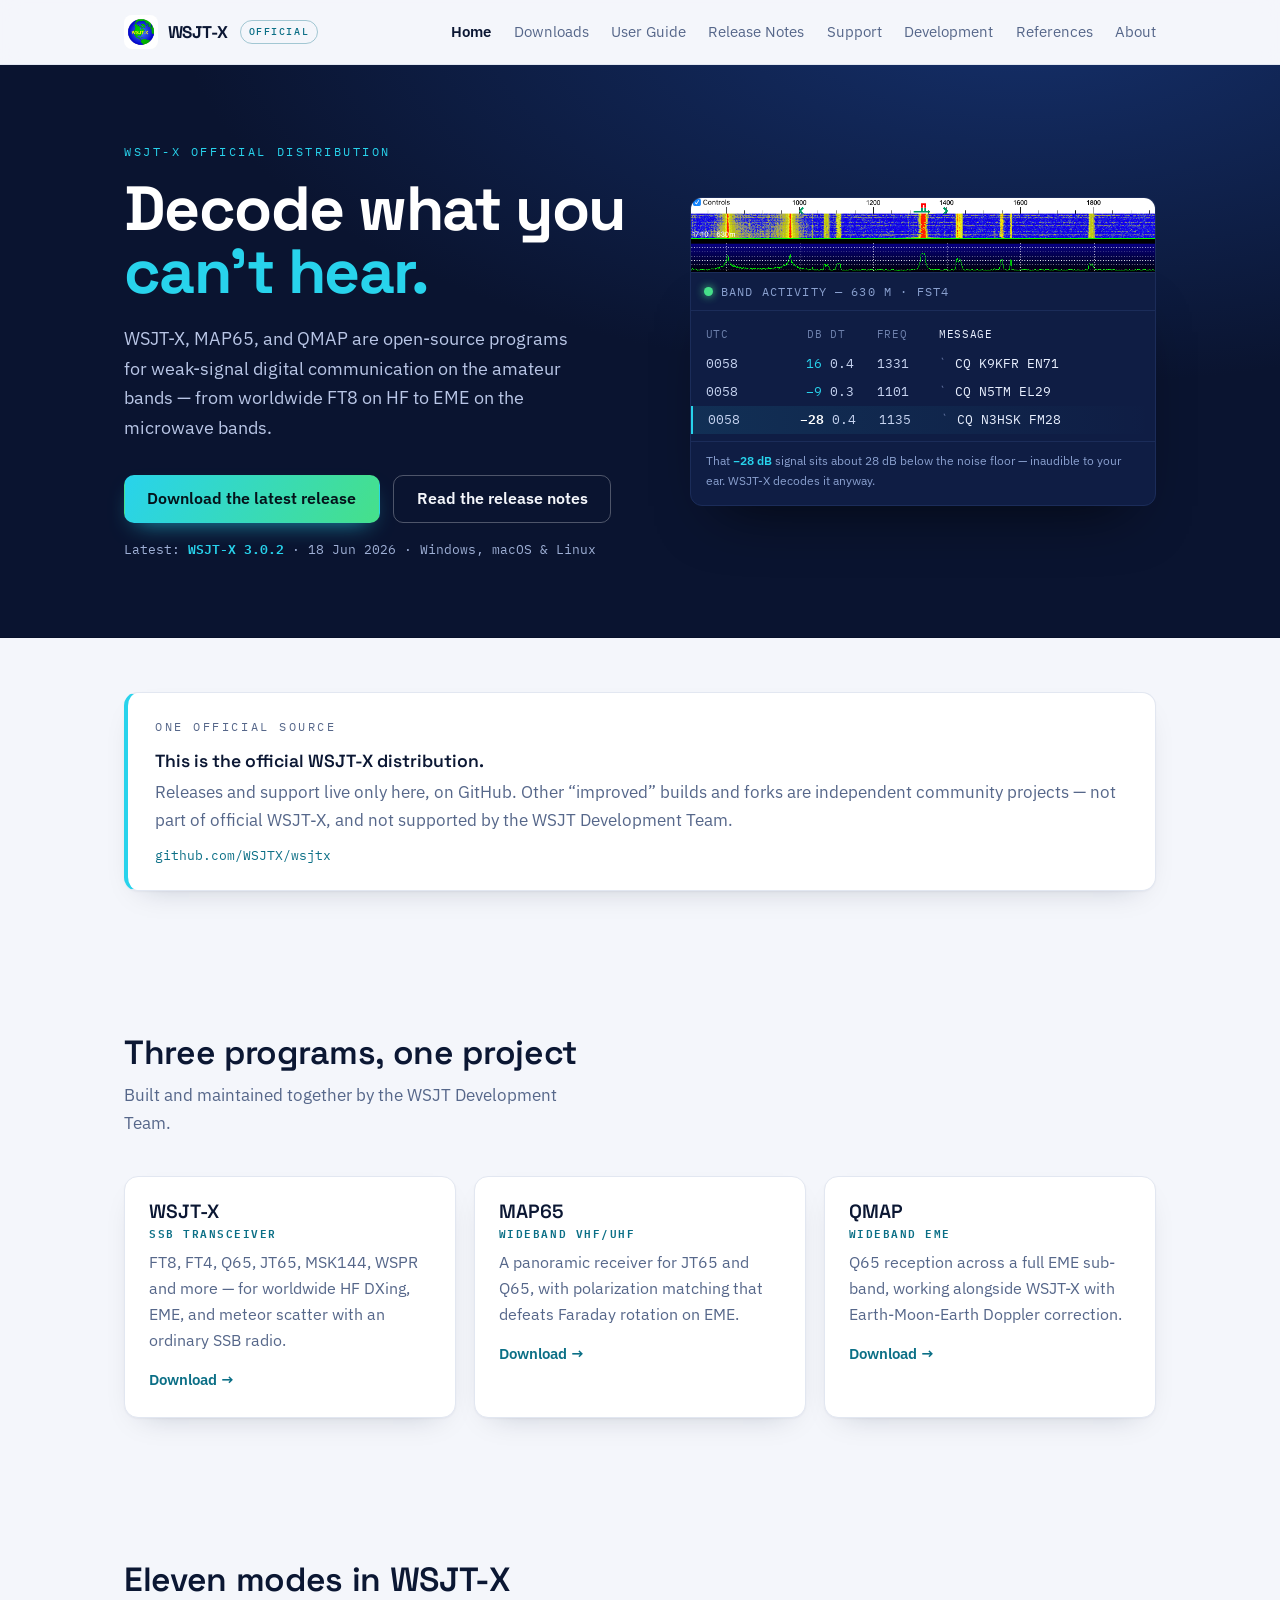
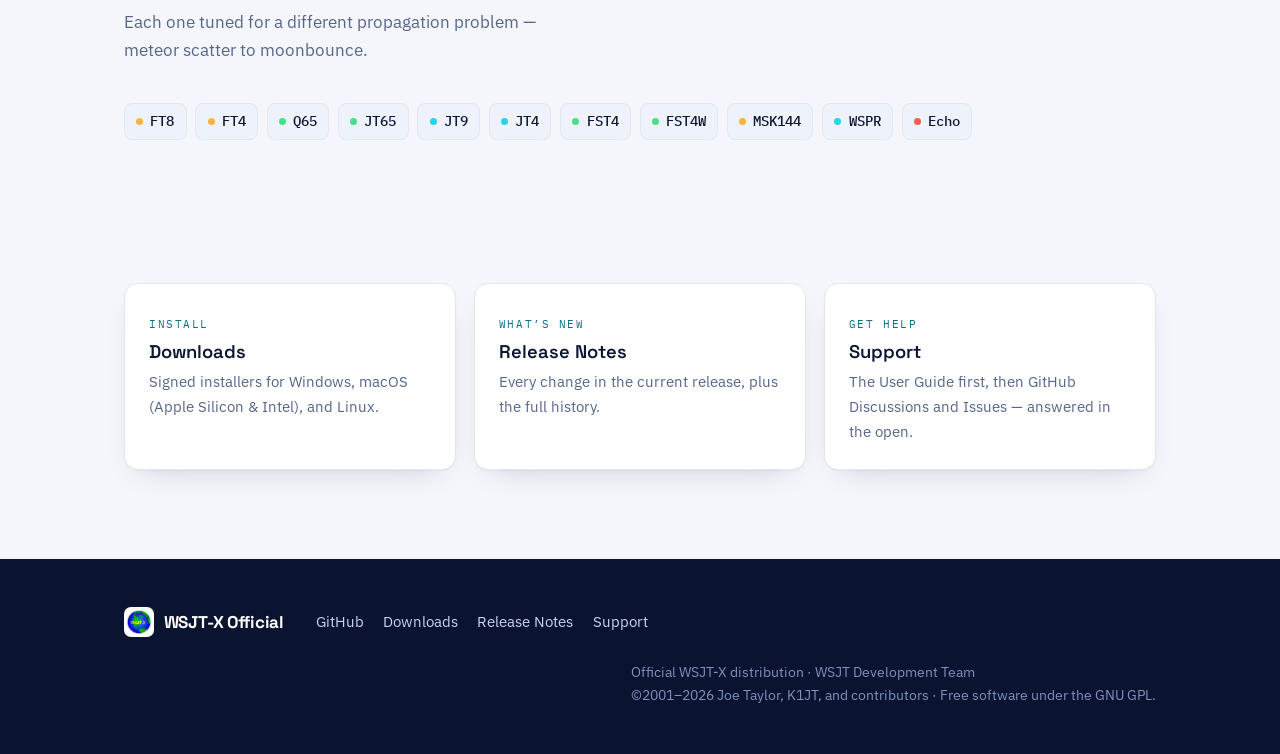
==== review/index.html @ 1444d121 "Add proposed website redesign under /review for team preview Staged copy of the modernized official " ====
<!DOCTYPE html>
<html lang="en">
<head>
  <meta charset="UTF-8">
  <meta name="viewport" content="width=device-width, initial-scale=1">
  <title>WSJT-X — Official Home</title>
  <meta name="description" content="The official home of WSJT-X, MAP65, and QMAP — open-source weak-signal digital communication software from the WSJT Development Team.">
  <link rel="preconnect" href="https://fonts.googleapis.com">
  <link rel="preconnect" href="https://fonts.gstatic.com" crossorigin>
  <link href="https://fonts.googleapis.com/css2?family=IBM+Plex+Mono:wght@400;500&family=IBM+Plex+Sans:wght@400;500;600&family=Space+Grotesk:wght@500;600;700&display=swap" rel="stylesheet">
  <link href="site.css" rel="stylesheet">
  <style>
    .skip{position:absolute;left:-999px;top:0;background:#fff;color:#0b1733;padding:.6rem 1rem;border-radius:8px;z-index:100}
    .skip:focus{left:12px;top:12px}
  </style>
</head>
<body>
  <a href="#main" class="skip">Skip to content</a>

  <!-- ================================ header ================================ -->
  <header class="site-header">
    <div class="container">
      <a href="index.html" class="brand">
        <img src="image002.png" alt="">
        WSJT-X <span class="tag">Official</span>
      </a>
      <nav class="nav" aria-label="Primary">
        <a href="index.html" aria-current="page">Home</a>
        <a href="downloads.html">Downloads</a>
        <a href="guide.html">User Guide</a>
        <a href="release_notes.html">Release Notes</a>
        <a href="support.html">Support</a>
        <a href="devel.html">Development</a>
        <a href="refs.html">References</a>
        <a href="about.html">About</a>
      </nav>
    </div>
  </header>

  <main id="main">
    <!-- ================================= hero ================================= -->
    <section class="hero">
      <div class="container">
        <div class="hero-grid">
          <div>
            <p class="eyebrow eyebrow--ondark">WSJT-X Official distribution</p>
            <h1>Decode what you <em>can&rsquo;t hear.</em></h1>
            <p class="lede">WSJT-X, MAP65, and QMAP are open-source programs for weak-signal
              digital communication on the amateur bands — from worldwide FT8 on HF to
              EME on the microwave bands.</p>
            <div class="cta-row">
              <a class="btn btn-primary" href="https://github.com/WSJTX/wsjtx/releases/latest">Download the latest release</a>
              <a class="btn btn-ghost" href="release_notes.html">Read the release notes</a>
            </div>
            <!-- STUB: bump version + date each release -->
            <p class="release-meta">Latest: <b class="ver">WSJT-X 3.0.2</b> &middot; 18 Jun 2026 &middot; Windows, macOS &amp; Linux</p>
          </div>

          <!-- signature: a real WSJT-X "Wide Graph" waterfall (FST4, 630 m; high-
               contrast Default palette) feeding a Band Activity list whose rows are
               the actual decodes from the same session. Weakest is -28 dB. -->
          <div aria-hidden="true">
            <img class="widegraph-img" src="waterfall.png" width="1722" height="276"
                 alt="WSJT-X Wide Graph waterfall (FST4, 630 m) showing signals across the band">
            <div class="bandwin">
              <div class="bandwin__bar"><span class="dot"></span> Band Activity &mdash; 630 m &middot; FST4</div>
              <ul class="bandwin__rows">
                <li class="decode decode--head"><span class="t">UTC</span><span class="db">dB</span><span class="dt">DT</span><span class="fq">Freq</span><span class="msg">Message</span></li>
                <li class="decode"><span class="t">0058</span><span class="db">16</span><span class="dt">0.4</span><span class="fq">1331</span><span class="msg"><span class="sync">`</span> CQ K9KFR EN71</span></li>
                <li class="decode"><span class="t">0058</span><span class="db">&minus;9</span><span class="dt">0.3</span><span class="fq">1101</span><span class="msg"><span class="sync">`</span> CQ N5TM EL29</span></li>
                <li class="decode decode--weak"><span class="t">0058</span><span class="db">&minus;28</span><span class="dt">0.4</span><span class="fq">1135</span><span class="msg"><span class="sync">`</span> CQ N3HSK FM28</span></li>
              </ul>
              <p class="bandwin__note">That <b>&minus;28&nbsp;dB</b> signal sits about 28&nbsp;dB below the
                noise floor &mdash; inaudible to your ear. WSJT-X decodes it anyway.</p>
            </div>
          </div>
        </div>
      </div>
    </section>

    <!-- ============================ official strip ============================ -->
    <section class="section--tight">
      <div class="container">
        <div class="official">
          <p class="eyebrow">One official source</p>
          <h2>This is the official WSJT-X distribution.</h2>
          <p>Releases and support live only here, on GitHub. Other &ldquo;improved&rdquo; builds and
            forks are independent community projects — not part of official WSJT-X, and not
            supported by the WSJT Development Team.</p>
          <p class="verified">github.com/WSJTX/wsjtx</p>
        </div>
      </div>
    </section>

    <!-- ============================== programs =============================== -->
    <section class="section">
      <div class="container">
        <div class="section-head">
          <h2>Three programs, one project</h2>
          <p>Built and maintained together by the WSJT Development Team.</p>
        </div>
        <div class="grid grid-3">
          <article class="card">
            <h3>WSJT-X <span class="role">SSB transceiver</span></h3>
            <p>FT8, FT4, Q65, JT65, MSK144, WSPR and more — for worldwide HF DXing, EME,
              and meteor scatter with an ordinary SSB radio.</p>
            <a class="more" href="downloads.html">Download &rarr;</a>
          </article>
          <article class="card">
            <h3>MAP65 <span class="role">Wideband VHF/UHF</span></h3>
            <p>A panoramic receiver for JT65 and Q65, with polarization matching that
              defeats Faraday rotation on EME.</p>
            <a class="more" href="downloads.html">Download &rarr;</a>
          </article>
          <article class="card">
            <h3>QMAP <span class="role">Wideband EME</span></h3>
            <p>Q65 reception across a full EME sub-band, working alongside WSJT-X with
              Earth-Moon-Earth Doppler correction.</p>
            <a class="more" href="downloads.html">Download &rarr;</a>
          </article>
        </div>
      </div>
    </section>

    <!-- =============================== modes ================================= -->
    <section class="section--tight">
      <div class="container">
        <div class="section-head">
          <h2>Eleven modes in WSJT-X</h2>
          <p>Each one tuned for a different propagation problem — meteor scatter to moonbounce.</p>
        </div>
        <div class="modes">
          <span class="chip" style="--sig:#f6b53f">FT8</span>
          <span class="chip" style="--sig:#f6b53f">FT4</span>
          <span class="chip" style="--sig:#46e08a">Q65</span>
          <span class="chip" style="--sig:#46e08a">JT65</span>
          <span class="chip" style="--sig:#28d3ec">JT9</span>
          <span class="chip" style="--sig:#28d3ec">JT4</span>
          <span class="chip" style="--sig:#46e08a">FST4</span>
          <span class="chip" style="--sig:#46e08a">FST4W</span>
          <span class="chip" style="--sig:#f6b53f">MSK144</span>
          <span class="chip" style="--sig:#28d3ec">WSPR</span>
          <span class="chip" style="--sig:#f0604d">Echo</span>
        </div>
      </div>
    </section>

    <!-- ============================= get started ============================= -->
    <section class="section">
      <div class="container">
        <div class="grid grid-3">
          <a class="card linkcard" href="downloads.html">
            <span class="k">Install</span>
            <h3>Downloads</h3>
            <p>Signed installers for Windows, macOS (Apple Silicon &amp; Intel), and Linux.</p>
          </a>
          <a class="card linkcard" href="release_notes.html">
            <span class="k">What&rsquo;s new</span>
            <h3>Release Notes</h3>
            <p>Every change in the current release, plus the full history.</p>
          </a>
          <a class="card linkcard" href="support.html">
            <span class="k">Get help</span>
            <h3>Support</h3>
            <p>The User Guide first, then GitHub Discussions and Issues — answered in the open.</p>
          </a>
        </div>
      </div>
    </section>
  </main>

  <!-- =============================== footer ================================= -->
  <footer class="site-footer">
    <div class="container">
      <a href="index.html" class="brand"><img src="image002.png" alt="" style="width:30px;height:30px;border-radius:7px"> WSJT-X Official</a>
      <nav class="flinks" aria-label="Footer">
        <a href="https://github.com/WSJTX/wsjtx">GitHub</a>
        <a href="downloads.html">Downloads</a>
        <a href="release_notes.html">Release Notes</a>
        <a href="support.html">Support</a>
      </nav>
      <p class="legal spacer">Official WSJT-X distribution · WSJT Development Team<br>
        &copy;2001&ndash;2026 Joe Taylor, K1JT, and contributors · Free software under the GNU GPL.</p>
    </div>
  </footer>
</body>
</html>
---- review/site.css ----
/* =====================================================================
   Official WSJT-X website — modern stylesheet
   Design system grounded in the WSJT-X "Wide Graph" waterfall:
   spectral colormap (navy -> cyan -> green -> amber -> red), an
   instrument-panel hero, and IBM Plex Mono decode readouts.
   ===================================================================== */

:root {
  /* ---- waterfall colormap (the spectral accent set) ---- */
  --abyss:   #0a1430;   /* noise floor / darkest waterfall */
  --panel:   #0f1d44;   /* lifted instrument panel */
  --deep:    #15306b;   /* low signal */
  --cyan:    #28d3ec;   /* signal emerging — primary accent on dark */
  --green:   #46e08a;   /* solid decode */
  --amber:   #f6b53f;   /* strong signal */
  --red:     #f0604d;   /* peak — used sparingly */

  /* ---- light content surfaces ---- */
  --paper:   #f4f6fb;   /* cool near-white (deliberately not cream) */
  --card:    #ffffff;
  --ink:     #0b1733;   /* primary text on paper */
  --muted:   #56678a;   /* secondary text */
  --line:    #e2e7f1;   /* hairlines / card borders */
  --accent-ink: #0b6f86;/* accessible teal for links/accents on paper */

  /* ---- type ---- */
  --display: "Space Grotesk", system-ui, sans-serif;
  --body:    "IBM Plex Sans", system-ui, -apple-system, Segoe UI, Roboto, sans-serif;
  --mono:    "IBM Plex Mono", ui-monospace, "SF Mono", Menlo, monospace;

  /* ---- rhythm ---- */
  --maxw:    1080px;
  --section: clamp(3.5rem, 7vw, 6rem);
  --radius:  14px;
  --shadow:  0 1px 2px rgba(11, 23, 51, .04), 0 12px 30px -18px rgba(11, 23, 51, .25);
}

/* --------------------------- reset / base --------------------------- */
*, *::before, *::after { box-sizing: border-box; }
html { -webkit-text-size-adjust: 100%; scroll-behavior: smooth; }
body {
  margin: 0;
  font-family: var(--body);
  font-size: 1.0625rem;
  line-height: 1.65;
  color: var(--ink);
  background: var(--paper);
  -webkit-font-smoothing: antialiased;
  text-rendering: optimizeLegibility;
}
img { max-width: 100%; display: block; }
a { color: var(--accent-ink); text-decoration: none; }
a:hover { text-decoration: underline; }

:focus-visible {
  outline: 2px solid var(--cyan);
  outline-offset: 3px;
  border-radius: 3px;
}

h1, h2, h3 { font-family: var(--display); font-weight: 600; line-height: 1.1; margin: 0; }
p { margin: 0; }

/* ----------------------------- layout ------------------------------ */
.container { width: 100%; max-width: var(--maxw); margin: 0 auto; padding: 0 24px; }
.section { padding: var(--section) 0; }
.section--tight { padding: calc(var(--section) * .6) 0; }

.eyebrow {
  font-family: var(--mono);
  font-size: .72rem;
  letter-spacing: .22em;
  text-transform: uppercase;
  color: var(--muted);
  margin: 0 0 1rem;
}
.eyebrow--ondark { color: var(--cyan); }

.section-head { max-width: 46ch; margin-bottom: 2.4rem; }
.section-head h2 { font-size: clamp(1.5rem, 3.2vw, 2.1rem); letter-spacing: -.01em; }
.section-head p { color: var(--muted); margin-top: .6rem; }

/* ----------------------------- header ------------------------------ */
.site-header {
  position: sticky; top: 0; z-index: 50;
  background: rgba(244, 246, 251, .82);
  backdrop-filter: saturate(160%) blur(10px);
  border-bottom: 1px solid var(--line);
}
.site-header .container {
  display: flex; align-items: center; gap: 1.25rem;
  min-height: 64px;
}
.brand { display: flex; align-items: center; gap: .6rem; font-family: var(--display); font-weight: 700; color: var(--ink); letter-spacing: -.01em; }
.brand:hover { text-decoration: none; }
.brand img { width: 34px; height: 34px; border-radius: 8px; }
.brand .tag {
  font-family: var(--mono); font-weight: 500; font-size: .62rem; letter-spacing: .16em;
  text-transform: uppercase; color: var(--accent-ink);
  border: 1px solid color-mix(in srgb, var(--accent-ink) 35%, transparent);
  border-radius: 999px; padding: .15rem .5rem; margin-left: .15rem;
}
.nav { margin-left: auto; display: flex; gap: 1.4rem; flex-wrap: wrap; }
.nav a { font-size: .95rem; color: var(--muted); }
.nav a:hover, .nav a[aria-current="page"] { color: var(--ink); text-decoration: none; }
.nav a[aria-current="page"] { font-weight: 600; }

/* ----------------------------- buttons ----------------------------- */
.btn {
  display: inline-flex; align-items: center; justify-content: center; gap: .5rem;
  font-family: var(--body); font-weight: 600; font-size: .98rem; line-height: 1.2;
  min-height: 48px; padding: 0 1.4rem; border-radius: 10px; border: 1px solid transparent;
  cursor: pointer; transition: transform .12s ease, box-shadow .2s ease, background .2s ease;
}
.btn:hover { text-decoration: none; transform: translateY(-1px); }
.btn-primary { background: linear-gradient(120deg, var(--cyan), var(--green)); color: #04121a; box-shadow: 0 10px 24px -12px rgba(40, 211, 236, .8); }
.btn-ghost { background: transparent; color: var(--paper); border-color: rgba(255,255,255,.28); }
.btn-ghost:hover { border-color: var(--cyan); color: #fff; }
.btn-ink { background: var(--ink); color: #fff; }

/* ------------------------------ hero ------------------------------- */
.hero {
  position: relative; overflow: hidden;
  background: radial-gradient(120% 120% at 80% -10%, var(--deep) 0%, var(--abyss) 55%);
  color: #eaf0ff;
  border-bottom: 1px solid #07102a;
}
.hero .container { position: relative; z-index: 2; padding-top: clamp(3rem, 6vw, 5rem); padding-bottom: clamp(3rem, 6vw, 5rem); }
.hero-grid { display: grid; grid-template-columns: 1.05fr .95fr; gap: clamp(2rem, 4vw, 3.5rem); align-items: center; }
.hero h1 {
  font-size: clamp(2.5rem, 5.6vw, 3.9rem);
  font-weight: 700; letter-spacing: -.025em; line-height: 1.02;
  color: #fff;
}
.hero h1 em { font-style: normal; color: var(--cyan); }
.hero .lede { margin-top: 1.25rem; font-size: 1.125rem; color: #b9c6e6; max-width: 42ch; }
.hero .cta-row { margin-top: 2rem; display: flex; gap: .85rem; flex-wrap: wrap; }
.release-meta { margin-top: 1rem; font-family: var(--mono); font-size: .82rem; color: #9fb0d6; }
.release-meta b { color: #fff; font-weight: 600; }
.release-meta .ver { color: var(--cyan); }

/* ---- Wide Graph waterfall (generated PNG) + Band Activity panel ---- */
.widegraph-img {
  display: block; width: 100%; height: auto;
  border: 1px solid #1b2c59; border-bottom: none; border-radius: 12px 12px 0 0;
}
.bandwin {
  background: var(--panel); border: 1px solid #1b2c59; border-radius: 0 0 12px 12px;
  box-shadow: 0 30px 60px -30px rgba(0,0,0,.7);
  font-family: var(--mono);
}
.bandwin__bar {
  display: flex; align-items: center; gap: .5rem;
  padding: .55rem .8rem; border-bottom: 1px solid #1b2c59;
  font-size: .72rem; letter-spacing: .1em; text-transform: uppercase; color: #8aa0cf;
}
.bandwin__bar .dot { width: 9px; height: 9px; border-radius: 50%; background: var(--green); box-shadow: 0 0 8px var(--green); }
.bandwin__rows { margin: 0; padding: .45rem 0; list-style: none; }
.decode { display: grid; grid-template-columns: 4.2rem 2.6rem 2.4rem 3.4rem auto; gap: .5rem; align-items: baseline;
  padding: .2rem .9rem; font-size: .82rem; color: #c7d4f1; white-space: nowrap; }
.decode .db { text-align: right; color: var(--cyan); }
.decode .msg { color: #e9f0ff; overflow: hidden; text-overflow: ellipsis; }
.decode .sync { color: #5e6f9c; }
.decode--head { color: #6d80ac; font-size: .68rem; letter-spacing: .06em; text-transform: uppercase; padding-top: .5rem; padding-bottom: .35rem; }
.decode--head .db { color: #6d80ac; }
.decode--weak { background: linear-gradient(90deg, rgba(40,211,236,.10), transparent); border-left: 2px solid var(--cyan); }
.decode--weak .db { color: #fff; font-weight: 600; }
.bandwin__note { font-family: var(--body); font-size: .78rem; color: #8aa0cf; padding: .5rem .95rem .85rem; border-top: 1px solid #1b2c59; }
.bandwin__note b { color: var(--cyan); font-weight: 600; }

/* --------------------------- official strip ------------------------ */
.official {
  background: var(--card); border: 1px solid var(--line); border-left: 4px solid var(--cyan);
  border-radius: var(--radius); padding: 1.5rem 1.7rem; box-shadow: var(--shadow);
}
.official h2 { font-size: 1.1rem; margin-bottom: .4rem; }
.official p { color: var(--muted); }
.official .verified { font-family: var(--mono); font-size: .8rem; color: var(--accent-ink); margin-top: .7rem; }

/* ---------------------------- card grids --------------------------- */
.grid { display: grid; gap: 1.1rem; }
.grid-3 { grid-template-columns: repeat(3, 1fr); }
.card {
  background: var(--card); border: 1px solid var(--line); border-radius: var(--radius);
  padding: 1.5rem; box-shadow: var(--shadow); transition: transform .14s ease, box-shadow .2s ease;
}
.card:hover { transform: translateY(-3px); }
.card h3 { font-size: 1.2rem; }
.card h3 .role { display: block; font-family: var(--mono); font-size: .68rem; letter-spacing: .14em; text-transform: uppercase; color: var(--accent-ink); margin-top: .35rem; }
.card p { color: var(--muted); margin-top: .7rem; font-size: .98rem; }
.card .more { display: inline-block; margin-top: .9rem; font-weight: 600; font-size: .92rem; }

/* link cards (get started) */
.linkcard { display: block; }
.linkcard:hover { text-decoration: none; }
.linkcard .k { font-family: var(--mono); font-size: .7rem; letter-spacing: .14em; text-transform: uppercase; color: var(--accent-ink); }
.linkcard h3 { margin-top: .35rem; font-size: 1.15rem; color: var(--ink); }
.linkcard p { color: var(--muted); margin-top: .45rem; font-size: .95rem; }

/* ----------------------------- modes ------------------------------- */
.modes { display: flex; flex-wrap: wrap; gap: .55rem; }
.chip {
  font-family: var(--mono); font-size: .85rem; font-weight: 500;
  padding: .4rem .7rem; border-radius: 8px;
  background: #eef2fa; border: 1px solid var(--line); color: var(--ink);
  display: inline-flex; align-items: center; gap: .45rem;
}
.chip::before { content: ""; width: 7px; height: 7px; border-radius: 50%; background: var(--sig, var(--cyan)); }

/* ----------------------------- footer ------------------------------ */
.site-footer { background: var(--abyss); color: #aebbdc; }
.site-footer .container { padding-top: 3rem; padding-bottom: 3rem; display: flex; flex-wrap: wrap; gap: 1.5rem 2rem; align-items: center; }
.site-footer .brand { color: #fff; }
.site-footer a { color: var(--cyan); }
.site-footer .legal { font-size: .85rem; color: #7f90bb; }
.site-footer .spacer { margin-left: auto; }
.site-footer .flinks { display: flex; gap: 1.2rem; flex-wrap: wrap; font-size: .92rem; }
.site-footer .flinks a { color: #c7d4f1; }

/* --------------------------- content pages ------------------------- */
/* Lightweight page header for the non-home pages (reserve the waterfall
   hero for index.html — spend the boldness once). */
.page-head { background: linear-gradient(180deg, #0a1430, #11214c); color: #fff; }
.page-head .container { padding-top: clamp(2.4rem, 5vw, 3.6rem); padding-bottom: clamp(2.4rem, 5vw, 3.6rem); }
.page-head h1 { font-size: clamp(2rem, 4.5vw, 2.9rem); letter-spacing: -.02em; }
.page-head p { color: #b9c6e6; margin-top: .6rem; max-width: 52ch; }
.prose { max-width: 70ch; }
.prose h2 { font-size: 1.35rem; margin: 2.2rem 0 .7rem; }
.prose p { margin-top: .9rem; color: #33405e; }
.prose ul { margin: .8rem 0; padding-left: 1.2rem; }
.prose li { margin: .35rem 0; }
.dl-table { width: 100%; border-collapse: collapse; margin-top: 1rem; font-size: .96rem; }
.dl-table th, .dl-table td { text-align: left; padding: .7rem .6rem; border-bottom: 1px solid var(--line); }
.dl-table th { font-family: var(--mono); font-size: .72rem; letter-spacing: .1em; text-transform: uppercase; color: var(--muted); }
.dl-table code { font-family: var(--mono); font-size: .9rem; }
.note { background: #eef2fa; border: 1px solid var(--line); border-radius: 10px; padding: 1rem 1.2rem; color: var(--muted); font-size: .95rem; }

/* --------------------------- responsive ---------------------------- */
@media (max-width: 860px) {
  .hero-grid { grid-template-columns: 1fr; }
  .grid-3 { grid-template-columns: 1fr; }
  .nav { gap: 1rem; }
}
@media (max-width: 560px) {
  .site-header .container { flex-wrap: wrap; min-height: 0; padding-top: .7rem; padding-bottom: .7rem; }
  .nav { margin-left: 0; width: 100%; }
  .cta-row { flex-direction: column; align-items: stretch; }
  .cta-row .btn { width: 100%; }
  .decode { grid-template-columns: 3.6rem 2.2rem 3rem auto; }
  .decode .dt, .decode--head .dt { display: none; }
}

@media (prefers-reduced-motion: reduce) {
  * { animation: none !important; scroll-behavior: auto; }
  .btn:hover, .card:hover { transform: none; }
}
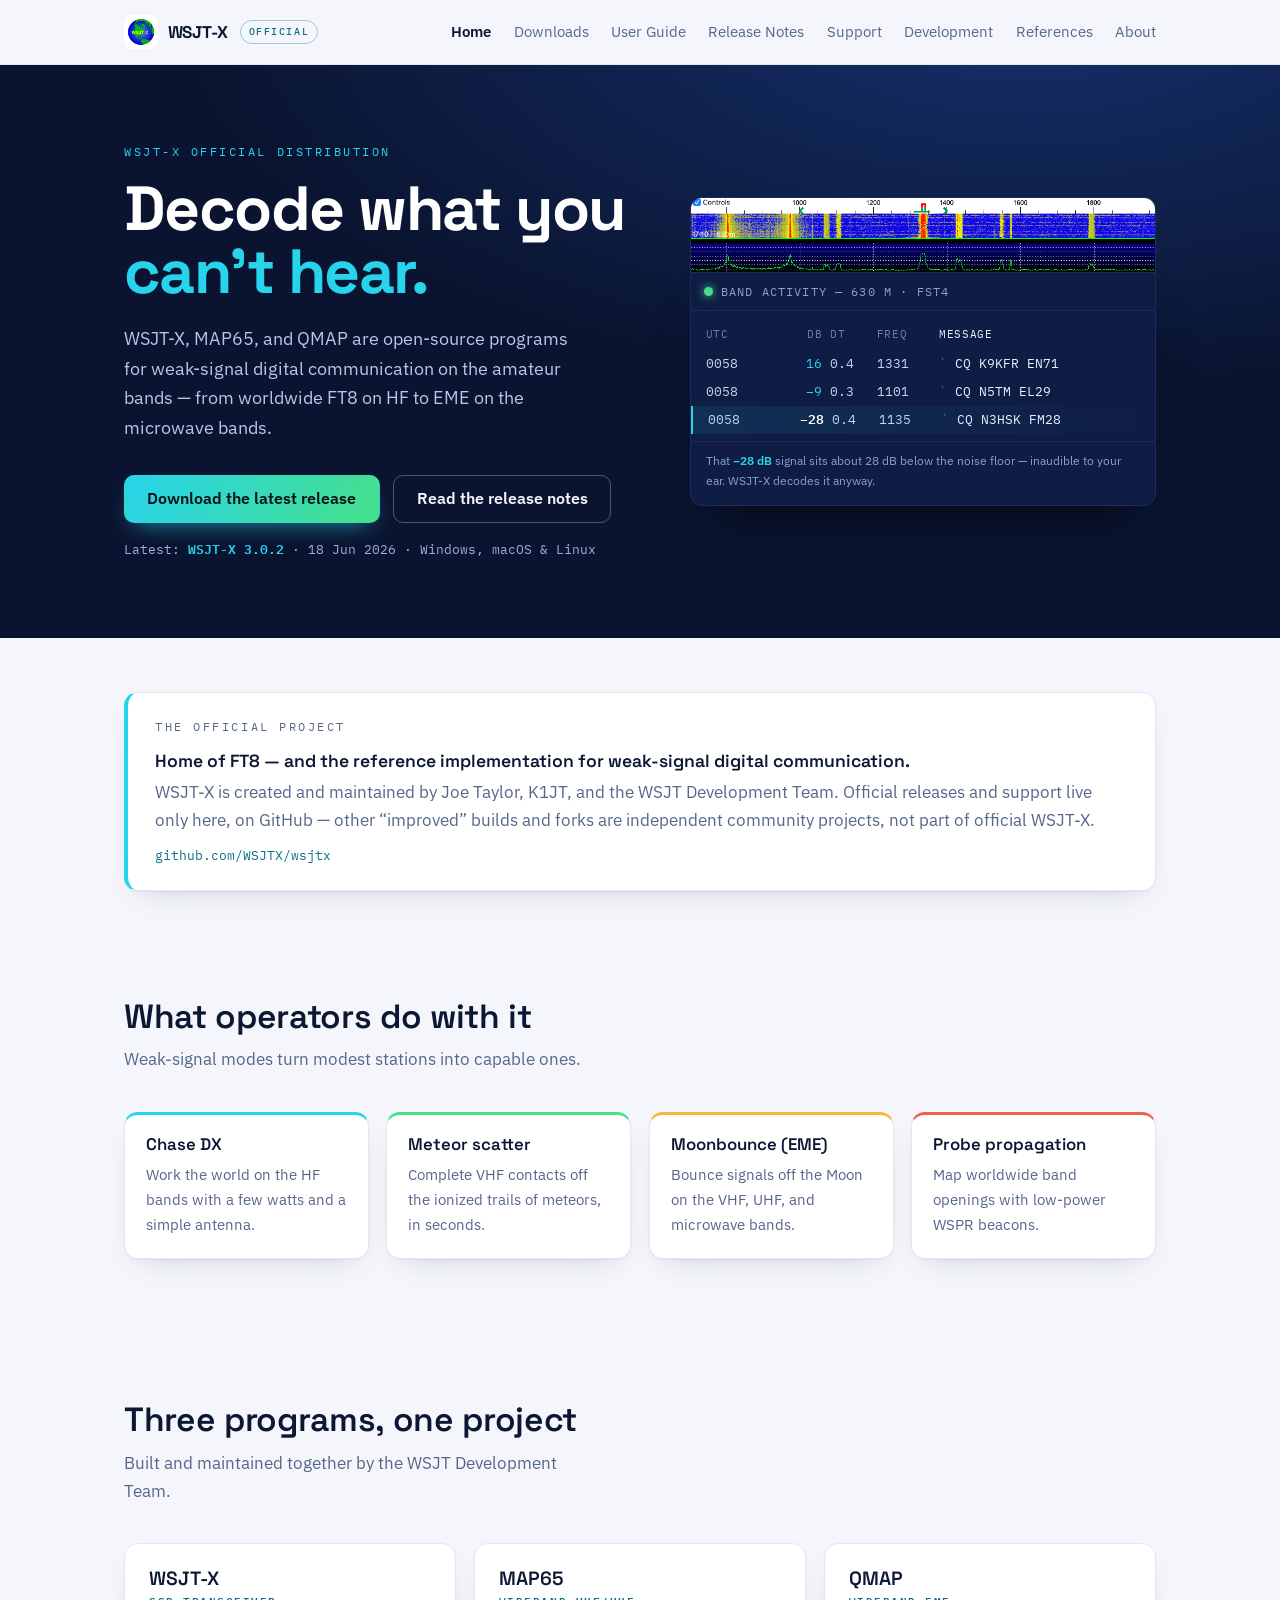
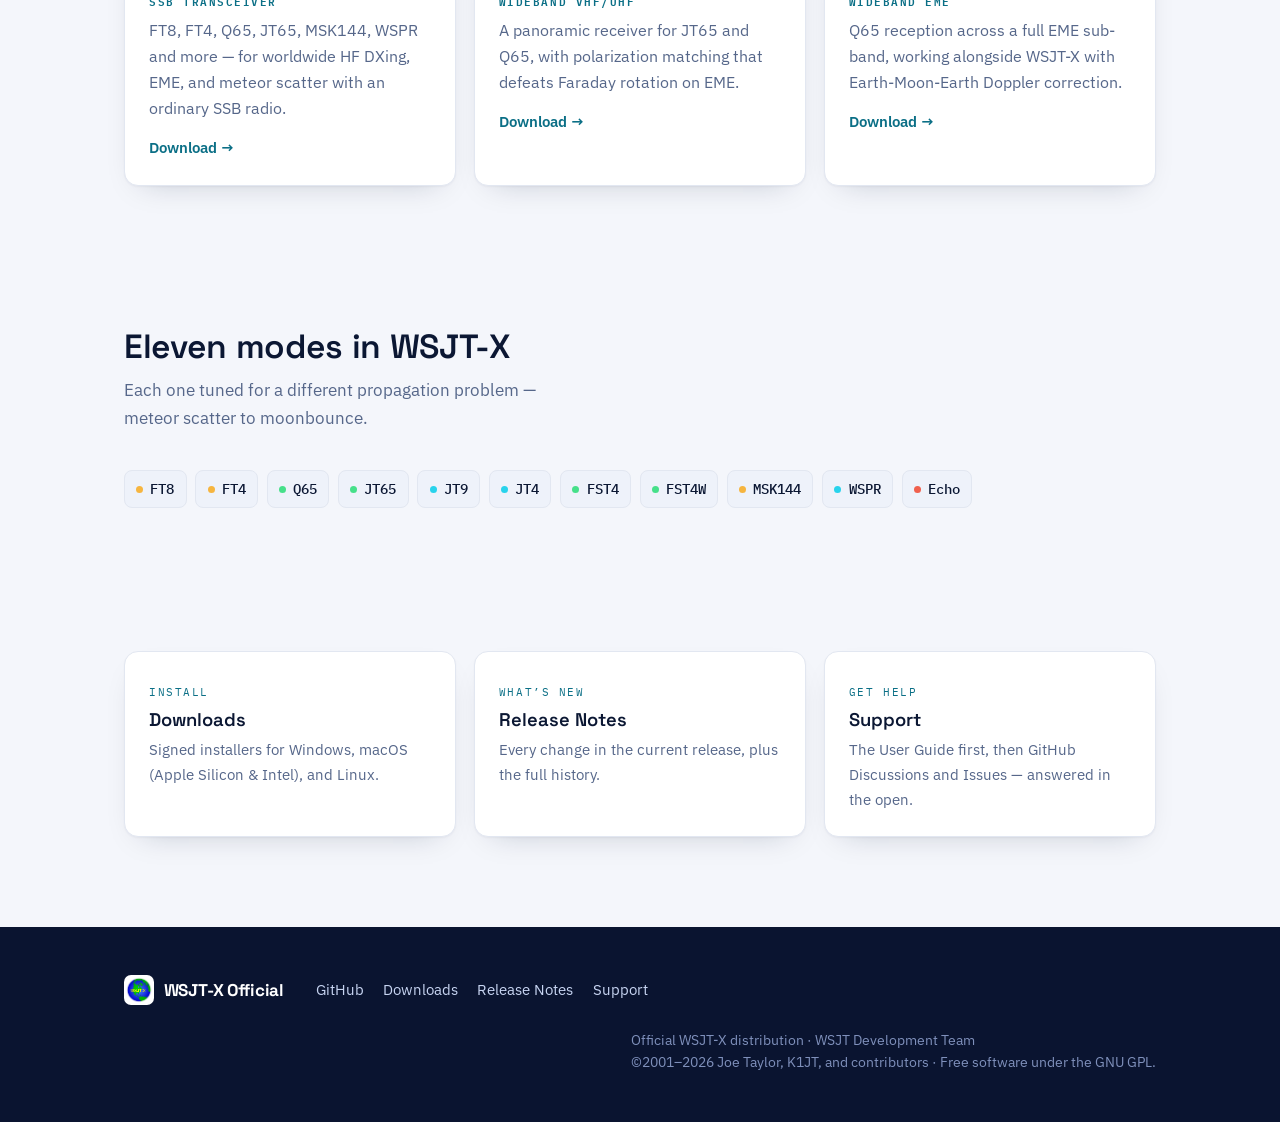
==== commit f5abffe8: "Review preview: surface authority, add outcomes strip, auto-update version label - Official strip no" ====
--- a/review/index.html
+++ b/review/index.html
@@ -53,7 +53,7 @@
               <a class="btn btn-ghost" href="release_notes.html">Read the release notes</a>
             </div>
             <!-- STUB: bump version + date each release -->
-            <p class="release-meta">Latest: <b class="ver">WSJT-X 3.0.2</b> &middot; 18 Jun 2026 &middot; Windows, macOS &amp; Linux</p>
+            <p class="release-meta">Latest: <b class="ver js-latest-version">WSJT-X 3.0.2</b> &middot; <span class="js-latest-date">18 Jun 2026</span> &middot; Windows, macOS &amp; Linux</p>
           </div>
 
           <!-- signature: a real WSJT-X "Wide Graph" waterfall (FST4, 630 m; high-
@@ -78,16 +78,44 @@
       </div>
     </section>
 
-    <!-- ============================ official strip ============================ -->
+    <!-- ===================== official + authority strip ===================== -->
     <section class="section--tight">
       <div class="container">
         <div class="official">
-          <p class="eyebrow">One official source</p>
-          <h2>This is the official WSJT-X distribution.</h2>
-          <p>Releases and support live only here, on GitHub. Other &ldquo;improved&rdquo; builds and
-            forks are independent community projects — not part of official WSJT-X, and not
-            supported by the WSJT Development Team.</p>
+          <p class="eyebrow">The official project</p>
+          <h2>Home of FT8 &mdash; and the reference implementation for weak-signal digital communication.</h2>
+          <p>WSJT-X is created and maintained by Joe Taylor, K1JT, and the WSJT Development Team.
+            Official releases and support live only here, on GitHub &mdash; other &ldquo;improved&rdquo;
+            builds and forks are independent community projects, not part of official WSJT-X.</p>
           <p class="verified">github.com/WSJTX/wsjtx</p>
+        </div>
+      </div>
+    </section>
+
+    <!-- =============================== outcomes ============================== -->
+    <section class="section--tight">
+      <div class="container">
+        <div class="section-head">
+          <h2>What operators do with it</h2>
+          <p>Weak-signal modes turn modest stations into capable ones.</p>
+        </div>
+        <div class="grid grid-4">
+          <div class="outcome" style="--sig:#28d3ec">
+            <h3>Chase DX</h3>
+            <p>Work the world on the HF bands with a few watts and a simple antenna.</p>
+          </div>
+          <div class="outcome" style="--sig:#46e08a">
+            <h3>Meteor scatter</h3>
+            <p>Complete VHF contacts off the ionized trails of meteors, in seconds.</p>
+          </div>
+          <div class="outcome" style="--sig:#f6b53f">
+            <h3>Moonbounce (EME)</h3>
+            <p>Bounce signals off the Moon on the VHF, UHF, and microwave bands.</p>
+          </div>
+          <div class="outcome" style="--sig:#f0604d">
+            <h3>Probe propagation</h3>
+            <p>Map worldwide band openings with low-power WSPR beacons.</p>
+          </div>
         </div>
       </div>
     </section>
@@ -183,5 +211,6 @@
         &copy;2001&ndash;2026 Joe Taylor, K1JT, and contributors · Free software under the GNU GPL.</p>
     </div>
   </footer>
+  <script src="site.js" defer></script>
 </body>
 </html>
--- a/review/site.css
+++ b/review/site.css
@@ -180,6 +180,13 @@
 /* ---------------------------- card grids --------------------------- */
 .grid { display: grid; gap: 1.1rem; }
 .grid-3 { grid-template-columns: repeat(3, 1fr); }
+.grid-4 { grid-template-columns: repeat(4, 1fr); }
+
+/* outcomes strip ("what operators do with it") */
+.outcome { background: var(--card); border: 1px solid var(--line); border-top: 3px solid var(--sig, var(--cyan));
+  border-radius: var(--radius); padding: 1.3rem; box-shadow: var(--shadow); }
+.outcome h3 { font-size: 1.05rem; }
+.outcome p { color: var(--muted); margin-top: .5rem; font-size: .95rem; }
 .card {
   background: var(--card); border: 1px solid var(--line); border-radius: var(--radius);
   padding: 1.5rem; box-shadow: var(--shadow); transition: transform .14s ease, box-shadow .2s ease;
@@ -239,7 +246,11 @@
 @media (max-width: 860px) {
   .hero-grid { grid-template-columns: 1fr; }
   .grid-3 { grid-template-columns: 1fr; }
+  .grid-4 { grid-template-columns: repeat(2, 1fr); }
   .nav { gap: 1rem; }
+}
+@media (max-width: 560px) {
+  .grid-4 { grid-template-columns: 1fr; }
 }
 @media (max-width: 560px) {
   .site-header .container { flex-wrap: wrap; min-height: 0; padding-top: .7rem; padding-bottom: .7rem; }
